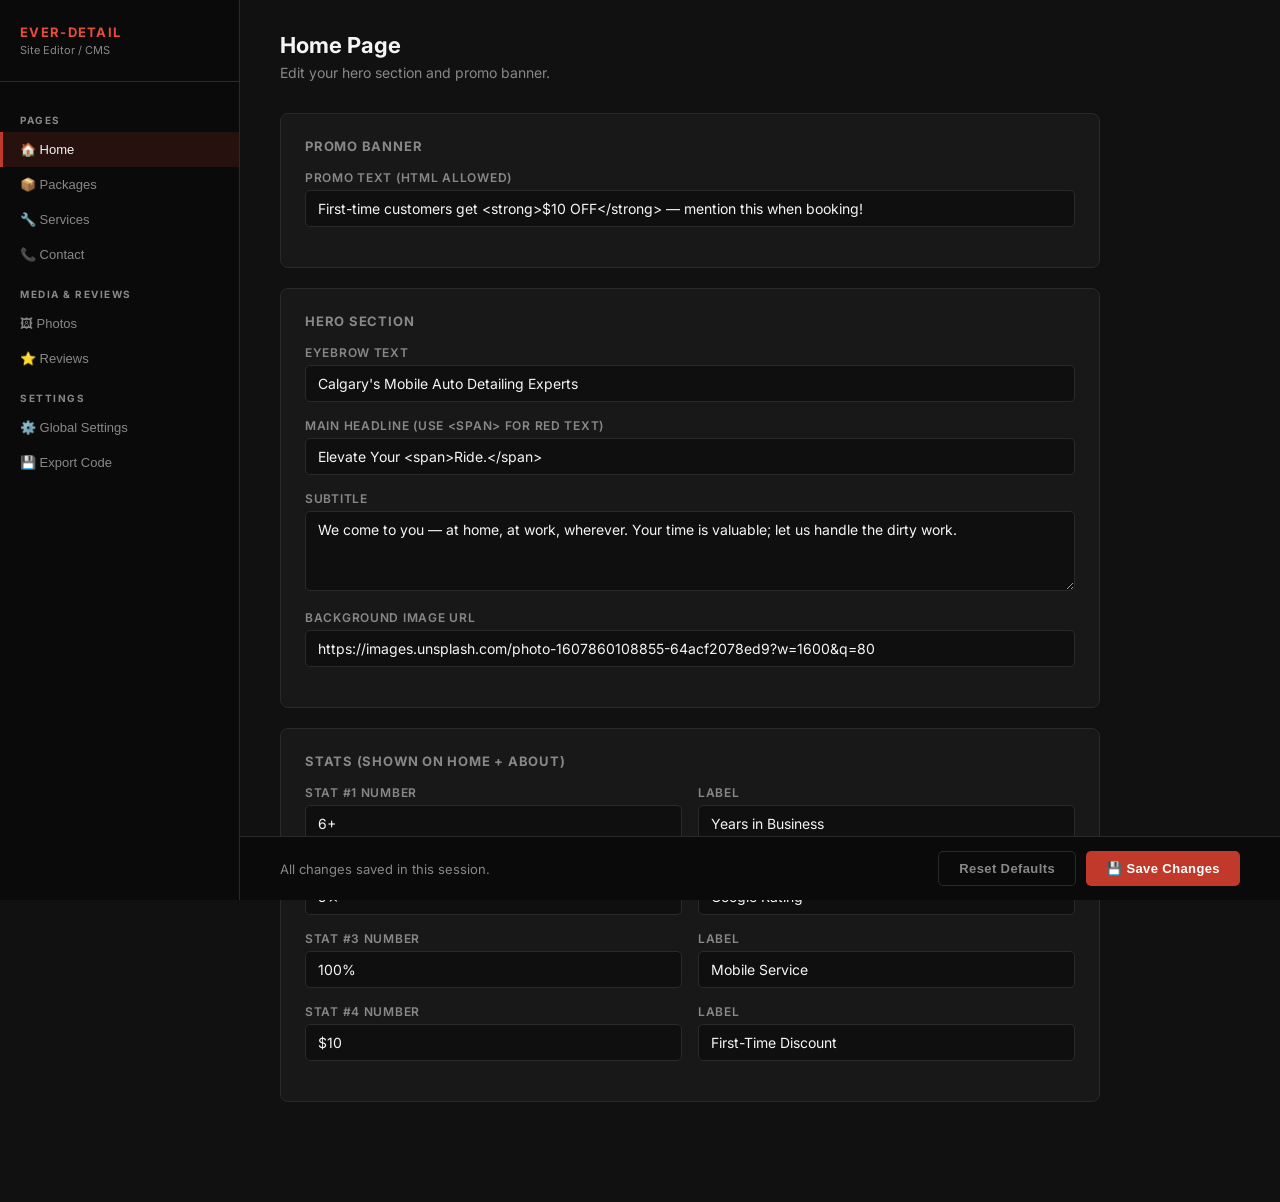
==== admin.html @ c2d28158 "Add files via upload" ====
<!DOCTYPE html>
<html lang="en">
<head>
<meta charset="UTF-8">
<meta name="viewport" content="width=device-width, initial-scale=1.0">
<title>Ever-Detail Admin — Site Editor</title>
<style>
  @import url('https://fonts.googleapis.com/css2?family=Inter:wght@300;400;500;600;700&display=swap');
  :root {
    --black:#0a0a0a; --deep:#111; --card:#181818; --red:#c0392b; --red2:#e74c3c;
    --gold:#d4a942; --white:#f5f5f5; --muted:#888; --border:#2a2a2a; --green:#27ae60;
  }
  * { margin:0; padding:0; box-sizing:border-box; }
  body { background:var(--deep); color:var(--white); font-family:'Inter',sans-serif; font-size:14px; }

  /* LAYOUT */
  .shell { display:flex; min-height:100vh; }
  .sidebar {
    width:240px; min-width:240px; background:var(--black); border-right:1px solid var(--border);
    padding:24px 0; position:sticky; top:0; height:100vh; overflow-y:auto;
  }
  .sidebar-logo { padding:0 20px 24px; border-bottom:1px solid var(--border); margin-bottom:16px; }
  .sidebar-logo .logo { font-size:13px; font-weight:700; letter-spacing:.1em; text-transform:uppercase; color:var(--red2); }
  .sidebar-logo .sub { font-size:11px; color:var(--muted); margin-top:3px; }
  .nav-item {
    display:block; padding:10px 20px; color:var(--muted); text-decoration:none;
    font-size:13px; font-weight:500; cursor:pointer; transition:color .15s, background .15s;
    border:none; background:none; width:100%; text-align:left;
  }
  .nav-item:hover { color:var(--white); background:rgba(255,255,255,.04); }
  .nav-item.active { color:var(--white); background:rgba(192,57,43,.15); border-left:3px solid var(--red); padding-left:17px; }
  .nav-section { font-size:10px; font-weight:700; letter-spacing:.15em; text-transform:uppercase; color:var(--muted); padding:16px 20px 6px; }

  /* MAIN */
  .main { flex:1; padding:32px 40px; max-width:900px; }
  .page { display:none; }
  .page.active { display:block; }

  h1 { font-size:22px; font-weight:700; margin-bottom:6px; }
  .page-sub { color:var(--muted); font-size:14px; margin-bottom:32px; }

  /* CARDS */
  .card { background:var(--card); border:1px solid var(--border); border-radius:8px; padding:24px; margin-bottom:20px; }
  .card-title { font-size:13px; font-weight:700; letter-spacing:.06em; text-transform:uppercase; color:var(--muted); margin-bottom:16px; }

  /* FORM ELEMENTS */
  label { display:block; font-size:12px; font-weight:600; color:var(--muted); letter-spacing:.06em; text-transform:uppercase; margin-bottom:5px; }
  input[type=text], input[type=email], input[type=tel], input[type=number], input[type=url], textarea, select {
    width:100%; background:#0f0f0f; border:1px solid var(--border); border-radius:5px;
    color:var(--white); padding:9px 12px; font-size:14px; font-family:'Inter',sans-serif;
    transition:border-color .2s; margin-bottom:16px; resize:vertical;
  }
  input:focus, textarea:focus, select:focus { outline:none; border-color:var(--red); }
  textarea { min-height:80px; }
  .row { display:grid; grid-template-columns:1fr 1fr; gap:16px; }
  .row3 { display:grid; grid-template-columns:1fr 1fr 1fr; gap:16px; }

  /* BUTTONS */
  .btn { padding:9px 20px; border-radius:5px; font-size:13px; font-weight:600; cursor:pointer; border:none; transition:background .2s, transform .2s; letter-spacing:.03em; }
  .btn-red { background:var(--red); color:#fff; }
  .btn-red:hover { background:var(--red2); }
  .btn-ghost { background:transparent; border:1px solid var(--border); color:var(--muted); }
  .btn-ghost:hover { border-color:var(--white); color:var(--white); }
  .btn-green { background:var(--green); color:#fff; }
  .btn-danger { background:#7f1e1e; color:#fff; }
  .btn-danger:hover { background:#a02020; }

  /* SAVE BAR */
  .save-bar {
    position:fixed; bottom:0; left:240px; right:0;
    background:var(--black); border-top:1px solid var(--border);
    padding:14px 40px; display:flex; align-items:center; justify-content:space-between;
    z-index:50;
  }
  .save-msg { font-size:13px; color:var(--muted); }
  .save-msg.success { color:var(--green); }
  .save-msg.error { color:var(--red2); }

  /* PACKAGE EDITOR */
  .pkg-editor { background:#0f0f0f; border:1px solid var(--border); border-radius:6px; padding:20px; margin-bottom:16px; }
  .pkg-editor-header { display:flex; justify-content:space-between; align-items:center; margin-bottom:16px; }
  .pkg-editor-title { font-weight:600; font-size:15px; }
  .items-list { list-style:none; }
  .items-list li { display:flex; align-items:center; gap:8px; margin-bottom:8px; }
  .items-list input { margin-bottom:0; flex:1; }
  .item-del { background:none; border:none; color:var(--muted); cursor:pointer; font-size:16px; padding:0 4px; }
  .item-del:hover { color:var(--red2); }
  .add-item-btn { background:none; border:1px dashed var(--border); color:var(--muted); border-radius:4px; padding:6px 14px; font-size:12px; cursor:pointer; width:100%; margin-top:4px; }
  .add-item-btn:hover { border-color:var(--white); color:var(--white); }

  /* PHOTO EDITOR */
  .photo-row { display:flex; gap:12px; align-items:center; margin-bottom:12px; background:#0f0f0f; border:1px solid var(--border); border-radius:6px; padding:12px; }
  .photo-row img { width:70px; height:52px; object-fit:cover; border-radius:4px; background:var(--deep); flex-shrink:0; }
  .photo-row input { margin-bottom:0; flex:1; }
  .photo-row .caption-input { width:150px; flex-shrink:0; }

  /* REVIEW EDITOR */
  .review-row { background:#0f0f0f; border:1px solid var(--border); border-radius:6px; padding:16px; margin-bottom:12px; }

  /* SERVICE EDITOR */
  .svc-row { background:#0f0f0f; border:1px solid var(--border); border-radius:6px; padding:16px; margin-bottom:12px; }
  .svc-row-header { display:flex; gap:12px; align-items:center; margin-bottom:10px; }

  /* CODE EXPORT */
  .code-box { background:#000; border:1px solid var(--border); border-radius:6px; padding:20px; font-family:monospace; font-size:12px; color:#88b; line-height:1.6; overflow-x:auto; white-space:pre-wrap; word-break:break-all; max-height:400px; overflow-y:auto; }
  .copy-btn { margin-top:12px; }

  .pb-24 { padding-bottom:80px; }
</style>
</head>
<body>
<div class="shell">

  <!-- SIDEBAR -->
  <div class="sidebar">
    <div class="sidebar-logo">
      <div class="logo">Ever-Detail</div>
      <div class="sub">Site Editor / CMS</div>
    </div>
    <div class="nav-section">Pages</div>
    <button class="nav-item active" onclick="showPage('home')">🏠 Home</button>
    <button class="nav-item" onclick="showPage('packages')">📦 Packages</button>
    <button class="nav-item" onclick="showPage('services')">🔧 Services</button>
    <button class="nav-item" onclick="showPage('contact')">📞 Contact</button>
    <div class="nav-section">Media & Reviews</div>
    <button class="nav-item" onclick="showPage('photos')">🖼 Photos</button>
    <button class="nav-item" onclick="showPage('reviews')">⭐ Reviews</button>
    <div class="nav-section">Settings</div>
    <button class="nav-item" onclick="showPage('global')">⚙️ Global Settings</button>
    <button class="nav-item" onclick="showPage('export')">💾 Export Code</button>
  </div>

  <!-- MAIN -->
  <div class="main pb-24">

    <!-- HOME PAGE -->
    <div class="page active" id="page-home">
      <h1>Home Page</h1>
      <p class="page-sub">Edit your hero section and promo banner.</p>
      <div class="card">
        <div class="card-title">Promo Banner</div>
        <label>Promo Text (HTML allowed)</label>
        <input type="text" id="promoText">
      </div>
      <div class="card">
        <div class="card-title">Hero Section</div>
        <label>Eyebrow Text</label>
        <input type="text" id="hero-eyebrow">
        <label>Main Headline (use &lt;span&gt; for red text)</label>
        <input type="text" id="hero-title">
        <label>Subtitle</label>
        <textarea id="hero-subtitle"></textarea>
        <label>Background Image URL</label>
        <input type="url" id="hero-bg">
      </div>
      <div class="card">
        <div class="card-title">Stats (shown on home + about)</div>
        <div id="stats-editor"></div>
      </div>
    </div>

    <!-- PACKAGES PAGE -->
    <div class="page" id="page-packages">
      <h1>Packages</h1>
      <p class="page-sub">Edit package names, prices, surcharges, and feature lists.</p>
      <div id="packages-editor"></div>
      <div class="card">
        <div class="card-title">Disclaimer</div>
        <textarea id="disclaimer"></textarea>
      </div>
      <div class="card">
        <div class="card-title">Square Booking Link</div>
        <label>Your Square Appointments URL</label>
        <input type="url" id="squareLink" placeholder="https://squareup.com/appointments/book/...">
        <p style="font-size:12px;color:var(--muted);">Go to Square → Appointments → Online Booking to get your link.</p>
      </div>
    </div>

    <!-- SERVICES PAGE -->
    <div class="page" id="page-services">
      <h1>Services</h1>
      <p class="page-sub">Edit the intro paragraph and service cards.</p>
      <div class="card">
        <div class="card-title">Intro Text</div>
        <textarea id="services-intro" style="min-height:120px;"></textarea>
      </div>
      <div class="card">
        <div class="card-title">Service Cards</div>
        <div id="services-editor"></div>
        <button class="add-item-btn" onclick="addService()" style="margin-top:8px;">+ Add Service</button>
      </div>
    </div>

    <!-- CONTACT PAGE -->
    <div class="page" id="page-contact">
      <h1>Contact Info</h1>
      <p class="page-sub">Update your phone, email, address, and hours.</p>
      <div class="card">
        <div class="card-title">Contact Details</div>
        <div class="row">
          <div><label>Phone</label><input type="tel" id="phone"></div>
          <div><label>Email</label><input type="email" id="email"></div>
        </div>
        <label>Address</label>
        <input type="text" id="address">
      </div>
      <div class="card">
        <div class="card-title">Hours of Operation</div>
        <div id="hours-editor"></div>
      </div>
    </div>

    <!-- PHOTOS -->
    <div class="page" id="page-photos">
      <h1>Photos</h1>
      <p class="page-sub">Add or replace photo URLs. Use Imgur, Google Photos, or any direct image link.</p>
      <div class="card">
        <div id="photos-editor"></div>
        <button class="add-item-btn" onclick="addPhoto()">+ Add Photo</button>
      </div>
    </div>

    <!-- REVIEWS -->
    <div class="page" id="page-reviews">
      <h1>Reviews</h1>
      <p class="page-sub">Edit customer review cards.</p>
      <div class="card">
        <div id="reviews-editor"></div>
        <button class="add-item-btn" onclick="addReview()">+ Add Review</button>
      </div>
    </div>

    <!-- GLOBAL -->
    <div class="page" id="page-global">
      <h1>Global Settings</h1>
      <p class="page-sub">These values are used across all pages.</p>
      <div class="card">
        <div class="card-title">Business Info</div>
        <div class="row">
          <div><label>Phone</label><input type="tel" id="g-phone"></div>
          <div><label>Email</label><input type="email" id="g-email"></div>
        </div>
        <label>Address</label>
        <input type="text" id="g-address">
        <label>Square Booking URL</label>
        <input type="url" id="g-square">
      </div>
    </div>

    <!-- EXPORT -->
    <div class="page" id="page-export">
      <h1>Export Updated Code</h1>
      <p class="page-sub">After saving your changes, copy the updated <code>sitedata.js</code> below and replace the file on your server.</p>
      <div class="card">
        <div class="card-title">sitedata.js — Copy & Replace</div>
        <div class="code-box" id="code-output"></div>
        <button class="btn btn-red copy-btn" onclick="copyCode()">📋 Copy to Clipboard</button>
        <p style="color:var(--muted);font-size:12px;margin-top:10px;">Paste this over your existing <code>js/sitedata.js</code> file to update your live website.</p>
      </div>
    </div>

  </div><!-- /main -->
</div><!-- /shell -->

<!-- SAVE BAR -->
<div class="save-bar">
  <span class="save-msg" id="save-msg">All changes saved in this session.</span>
  <div style="display:flex;gap:10px;">
    <button class="btn btn-ghost" onclick="resetToDefaults()">Reset Defaults</button>
    <button class="btn btn-red" onclick="saveAll()">💾 Save Changes</button>
  </div>
</div>

<script src="js/sitedata.js"></script>
<script>
// ── LOCAL COPY OF DATA ───────────────────────────────────
let D = JSON.parse(JSON.stringify(SITE)); // deep clone

// ── PAGE NAVIGATION ──────────────────────────────────────
function showPage(name) {
  document.querySelectorAll('.page').forEach(p => p.classList.remove('active'));
  document.querySelectorAll('.nav-item').forEach(n => n.classList.remove('active'));
  document.getElementById('page-' + name).classList.add('active');
  event.currentTarget.classList.add('active');
  if (name === 'export') generateCode();
}

// ── POPULATE FORMS ───────────────────────────────────────
function populate() {
  // Home
  document.getElementById('promoText').value    = D.promoText;
  document.getElementById('hero-eyebrow').value = D.hero.eyebrow;
  document.getElementById('hero-title').value   = D.hero.title;
  document.getElementById('hero-subtitle').value = D.hero.subtitle;
  document.getElementById('hero-bg').value      = D.hero.bgImage;

  // Stats
  const se = document.getElementById('stats-editor');
  se.innerHTML = D.stats.map((s, i) => `
    <div class="row" style="margin-bottom:0;">
      <div><label>Stat #${i+1} Number</label><input type="text" id="stat-num-${i}" value="${s.num}"></div>
      <div><label>Label</label><input type="text" id="stat-label-${i}" value="${s.label}"></div>
    </div>`).join('');

  // Global / Contact
  ['phone','email','address'].forEach(f => {
    const el = document.getElementById(f);
    const gel = document.getElementById('g-' + f);
    if (el) el.value = D[f] || '';
    if (gel) gel.value = D[f] || '';
  });
  const gs = document.getElementById('g-square');
  if (gs) gs.value = D.squareBookingLink;
  const sq = document.getElementById('squareLink');
  if (sq) sq.value = D.squareBookingLink;

  // Disclaimer
  const disc = document.getElementById('disclaimer');
  if (disc) disc.value = D.disclaimer;

  // Services intro
  const si = document.getElementById('services-intro');
  if (si) si.value = D.servicesIntro;

  // Hours
  renderHoursEditor();
  renderPackagesEditor();
  renderServicesEditor();
  renderPhotosEditor();
  renderReviewsEditor();
}

// ── HOURS ────────────────────────────────────────────────
function renderHoursEditor() {
  document.getElementById('hours-editor').innerHTML = D.hours.map((h, i) => `
    <div class="row" style="margin-bottom:4px;">
      <div><label>Day ${i+1}</label><input type="text" id="h-day-${i}" value="${h.day}"></div>
      <div><label>Time</label><input type="text" id="h-time-${i}" value="${h.time}"></div>
    </div>
    <div style="margin-bottom:14px;display:flex;align-items:center;gap:8px;">
      <input type="checkbox" id="h-open-${i}" ${h.open ? 'checked' : ''} style="width:auto;margin:0;">
      <label style="text-transform:none;letter-spacing:0;font-size:13px;margin:0;" for="h-open-${i}">Show as open</label>
    </div>`).join('');
}

// ── PACKAGES ─────────────────────────────────────────────
function renderPackagesEditor() {
  document.getElementById('packages-editor').innerHTML = D.packages.map((pkg, pi) => `
    <div class="pkg-editor">
      <div class="pkg-editor-header">
        <span class="pkg-editor-title">${pkg.emoji} ${pkg.name} Package</span>
      </div>
      <div class="row3">
        <div><label>Name</label><input type="text" id="pkg-name-${pi}" value="${pkg.name}"></div>
        <div><label>Emoji</label><input type="text" id="pkg-emoji-${pi}" value="${pkg.emoji}" style="width:80px;"></div>
        <div><label>Base Price ($)</label><input type="number" id="pkg-price-${pi}" value="${pkg.price}"></div>
      </div>
      <div class="row">
        <div><label>Surcharge 1</label><input type="text" id="pkg-s0-${pi}" value="${pkg.surcharges[0]||''}"></div>
        <div><label>Surcharge 2</label><input type="text" id="pkg-s1-${pi}" value="${pkg.surcharges[1]||''}"></div>
      </div>
      <label>Badge (leave blank for none)</label>
      <input type="text" id="pkg-tag-${pi}" value="${pkg.tag||''}">
      ${pkg.sections.map((sec, si) => `
        <div style="background:#0a0a0a;border:1px solid var(--border);border-radius:5px;padding:14px;margin-bottom:10px;">
          <label>Section Label</label>
          <input type="text" id="pkg-sec-label-${pi}-${si}" value="${sec.label}">
          <label>Items</label>
          <ul class="items-list" id="pkg-items-${pi}-${si}">
            ${sec.items.map((item, ii) => `
              <li>
                <input type="text" id="pkg-item-${pi}-${si}-${ii}" value="${item}">
                <button class="item-del" onclick="removeItem(${pi},${si},${ii})">✕</button>
              </li>`).join('')}
          </ul>
          <button class="add-item-btn" onclick="addItem(${pi},${si})">+ Add Item</button>
        </div>`).join('')}
      <label>Note (optional)</label>
      <input type="text" id="pkg-note-${pi}" value="${pkg.note||''}">
    </div>`).join('');
}

function addItem(pi, si) {
  collectPackages();
  D.packages[pi].sections[si].items.push('New item');
  renderPackagesEditor();
}
function removeItem(pi, si, ii) {
  collectPackages();
  D.packages[pi].sections[si].items.splice(ii, 1);
  renderPackagesEditor();
}

// ── SERVICES ─────────────────────────────────────────────
function renderServicesEditor() {
  document.getElementById('services-editor').innerHTML = D.services.map((s, i) => `
    <div class="svc-row">
      <div class="svc-row-header">
        <input type="text" id="svc-icon-${i}" value="${s.icon}" style="width:60px;text-align:center;margin:0;font-size:20px;">
        <input type="text" id="svc-title-${i}" value="${s.title}" placeholder="Service name" style="flex:1;margin:0;">
        <button class="btn btn-danger" onclick="removeService(${i})" style="padding:6px 12px;">Remove</button>
      </div>
      <label>Description</label>
      <textarea id="svc-desc-${i}">${s.desc}</textarea>
    </div>`).join('');
}
function addService() {
  collectServices();
  D.services.push({ icon: '🚗', title: 'New Service', desc: 'Description here.' });
  renderServicesEditor();
}
function removeService(i) {
  collectServices();
  D.services.splice(i, 1);
  renderServicesEditor();
}

// ── PHOTOS ───────────────────────────────────────────────
function renderPhotosEditor() {
  document.getElementById('photos-editor').innerHTML = D.photos.map((p, i) => `
    <div class="photo-row">
      <img id="photo-preview-${i}" src="${p.url}" onerror="this.style.display='none'" alt="">
      <input type="url" id="photo-url-${i}" value="${p.url}" placeholder="https://..." oninput="updatePhotoPreview(${i})">
      <input type="text" id="photo-cap-${i}" value="${p.caption}" placeholder="Caption" class="caption-input" style="margin:0;">
      <button class="btn btn-danger" onclick="removePhoto(${i})" style="padding:6px 12px;">✕</button>
    </div>`).join('');
}
function updatePhotoPreview(i) {
  const img = document.getElementById(`photo-preview-${i}`);
  img.src = document.getElementById(`photo-url-${i}`).value;
  img.style.display = '';
}
function addPhoto() {
  collectPhotos();
  D.photos.push({ url: '', caption: 'New Photo' });
  renderPhotosEditor();
}
function removePhoto(i) {
  collectPhotos();
  D.photos.splice(i, 1);
  renderPhotosEditor();
}

// ── REVIEWS ──────────────────────────────────────────────
function renderReviewsEditor() {
  document.getElementById('reviews-editor').innerHTML = D.reviews.map((r, i) => `
    <div class="review-row">
      <div class="row">
        <div><label>Name</label><input type="text" id="rev-name-${i}" value="${r.name}"></div>
        <div>
          <label>Stars</label>
          <select id="rev-stars-${i}" style="margin-bottom:16px;">
            ${[5,4,3,2,1].map(n => `<option value="${n}" ${r.stars===n?'selected':''}>${n} ★</option>`).join('')}
          </select>
        </div>
      </div>
      <label>Review Text</label>
      <textarea id="rev-text-${i}">${r.text}</textarea>
      <button class="btn btn-danger" onclick="removeReview(${i})" style="padding:6px 12px;">Remove</button>
    </div>`).join('');
}
function addReview() {
  collectReviews();
  D.reviews.push({ name: 'Customer Name', stars: 5, text: 'Great service!' });
  renderReviewsEditor();
}
function removeReview(i) {
  collectReviews();
  D.reviews.splice(i, 1);
  renderReviewsEditor();
}

// ── COLLECTORS ───────────────────────────────────────────
function collectAll() {
  D.promoText         = document.getElementById('promoText').value;
  D.hero.eyebrow      = document.getElementById('hero-eyebrow').value;
  D.hero.title        = document.getElementById('hero-title').value;
  D.hero.subtitle     = document.getElementById('hero-subtitle').value;
  D.hero.bgImage      = document.getElementById('hero-bg').value;
  D.stats.forEach((s, i) => {
    s.num   = document.getElementById(`stat-num-${i}`).value;
    s.label = document.getElementById(`stat-label-${i}`).value;
  });
  D.phone   = document.getElementById('phone')?.value   || D.phone;
  D.email   = document.getElementById('email')?.value   || D.email;
  D.address = document.getElementById('address')?.value || D.address;
  D.squareBookingLink = document.getElementById('squareLink')?.value || D.squareBookingLink;
  D.disclaimer    = document.getElementById('disclaimer')?.value || D.disclaimer;
  D.servicesIntro = document.getElementById('services-intro')?.value || D.servicesIntro;
  D.hours.forEach((h, i) => {
    h.day  = document.getElementById(`h-day-${i}`)?.value  || h.day;
    h.time = document.getElementById(`h-time-${i}`)?.value || h.time;
    h.open = document.getElementById(`h-open-${i}`)?.checked ?? h.open;
  });
  collectPackages();
  collectServices();
  collectPhotos();
  collectReviews();
}
function collectPackages() {
  D.packages.forEach((pkg, pi) => {
    pkg.name  = document.getElementById(`pkg-name-${pi}`)?.value  || pkg.name;
    pkg.emoji = document.getElementById(`pkg-emoji-${pi}`)?.value || pkg.emoji;
    pkg.price = parseInt(document.getElementById(`pkg-price-${pi}`)?.value) || pkg.price;
    pkg.tag   = document.getElementById(`pkg-tag-${pi}`)?.value || null;
    pkg.note  = document.getElementById(`pkg-note-${pi}`)?.value || null;
    pkg.surcharges = [
      document.getElementById(`pkg-s0-${pi}`)?.value,
      document.getElementById(`pkg-s1-${pi}`)?.value,
    ].filter(Boolean);
    pkg.sections.forEach((sec, si) => {
      sec.label = document.getElementById(`pkg-sec-label-${pi}-${si}`)?.value || sec.label;
      sec.items = sec.items.map((_, ii) =>
        document.getElementById(`pkg-item-${pi}-${si}-${ii}`)?.value || ''
      ).filter(Boolean);
    });
  });
}
function collectServices() {
  D.services.forEach((s, i) => {
    s.icon  = document.getElementById(`svc-icon-${i}`)?.value  || s.icon;
    s.title = document.getElementById(`svc-title-${i}`)?.value || s.title;
    s.desc  = document.getElementById(`svc-desc-${i}`)?.value  || s.desc;
  });
}
function collectPhotos() {
  D.photos.forEach((p, i) => {
    p.url     = document.getElementById(`photo-url-${i}`)?.value     || p.url;
    p.caption = document.getElementById(`photo-cap-${i}`)?.value || p.caption;
  });
}
function collectReviews() {
  D.reviews.forEach((r, i) => {
    r.name  = document.getElementById(`rev-name-${i}`)?.value  || r.name;
    r.stars = parseInt(document.getElementById(`rev-stars-${i}`)?.value) || r.stars;
    r.text  = document.getElementById(`rev-text-${i}`)?.value  || r.text;
  });
}

// ── SAVE ─────────────────────────────────────────────────
function saveAll() {
  collectAll();
  const msg = document.getElementById('save-msg');
  msg.textContent = '✅ Saved! Go to Export tab to get updated code.';
  msg.className = 'save-msg success';
  setTimeout(() => { msg.textContent = 'All changes saved in this session.'; msg.className = 'save-msg'; }, 4000);
}

// ── EXPORT ───────────────────────────────────────────────
function generateCode() {
  collectAll();
  const code = `// ============================================================
//  EVER-DETAIL — SITE CONTENT (Edit anything here!)
//  Updated: ${new Date().toLocaleString()}
// ============================================================

const SITE = ${JSON.stringify(D, null, 2)};`;
  document.getElementById('code-output').textContent = code;
}
function copyCode() {
  const text = document.getElementById('code-output').textContent;
  navigator.clipboard.writeText(text).then(() => {
    const btn = event.currentTarget;
    btn.textContent = '✅ Copied!';
    setTimeout(() => btn.textContent = '📋 Copy to Clipboard', 2000);
  });
}

function resetToDefaults() {
  if (confirm('Reset all changes to the original defaults?')) {
    D = JSON.parse(JSON.stringify(SITE));
    populate();
  }
}

// ── INIT ─────────────────────────────────────────────────
populate();
</script>
</body>
</html>
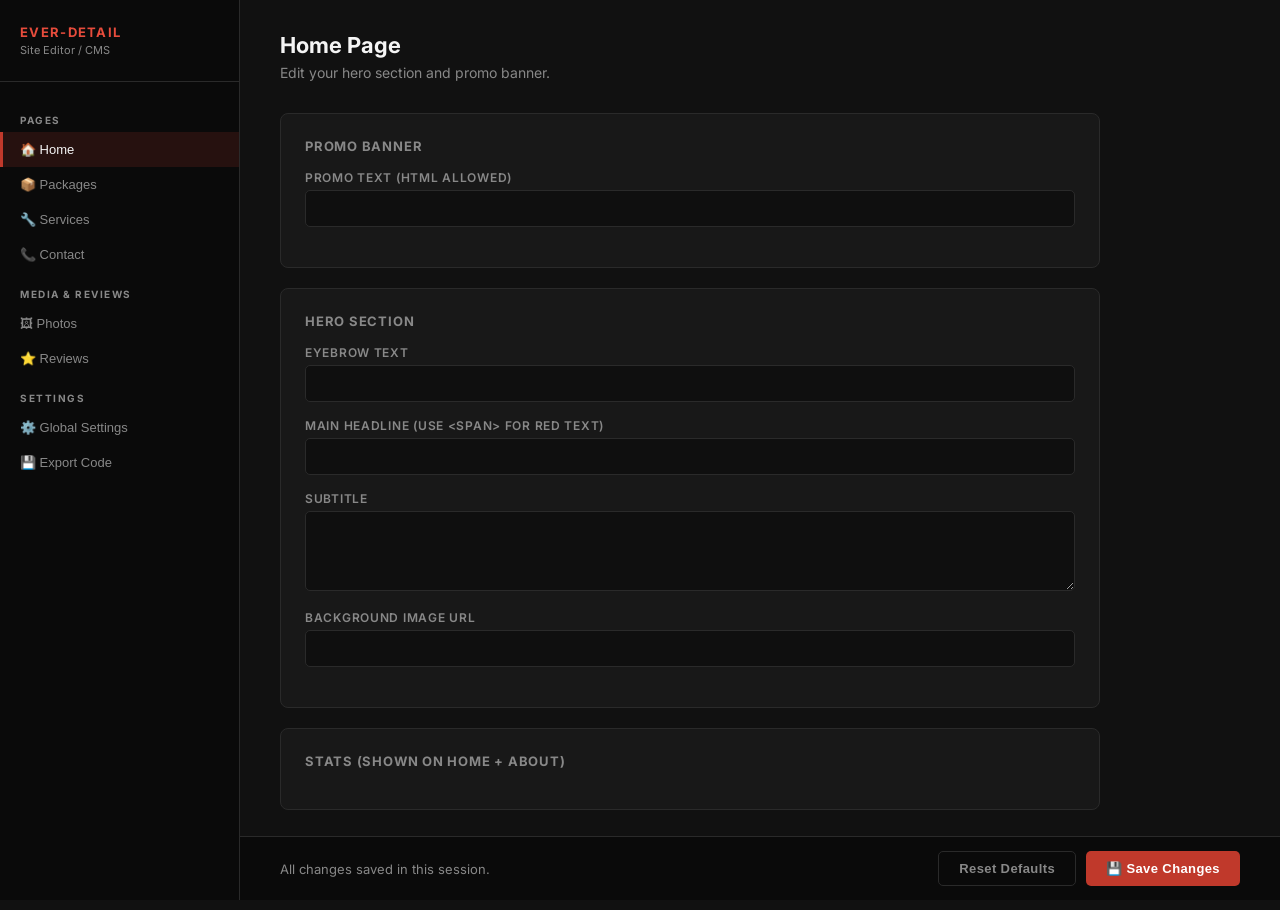
==== commit 91b2a218: "Add files via upload" ====
--- a/admin.html
+++ b/admin.html
@@ -271,7 +271,7 @@
   </div>
 </div>
 
-<script src="js/sitedata.js"></script>
+<script src="/Everdetailcalgary/js/sitedata.js"></script>
 <script>
 // ── LOCAL COPY OF DATA ───────────────────────────────────
 let D = JSON.parse(JSON.stringify(SITE)); // deep clone
